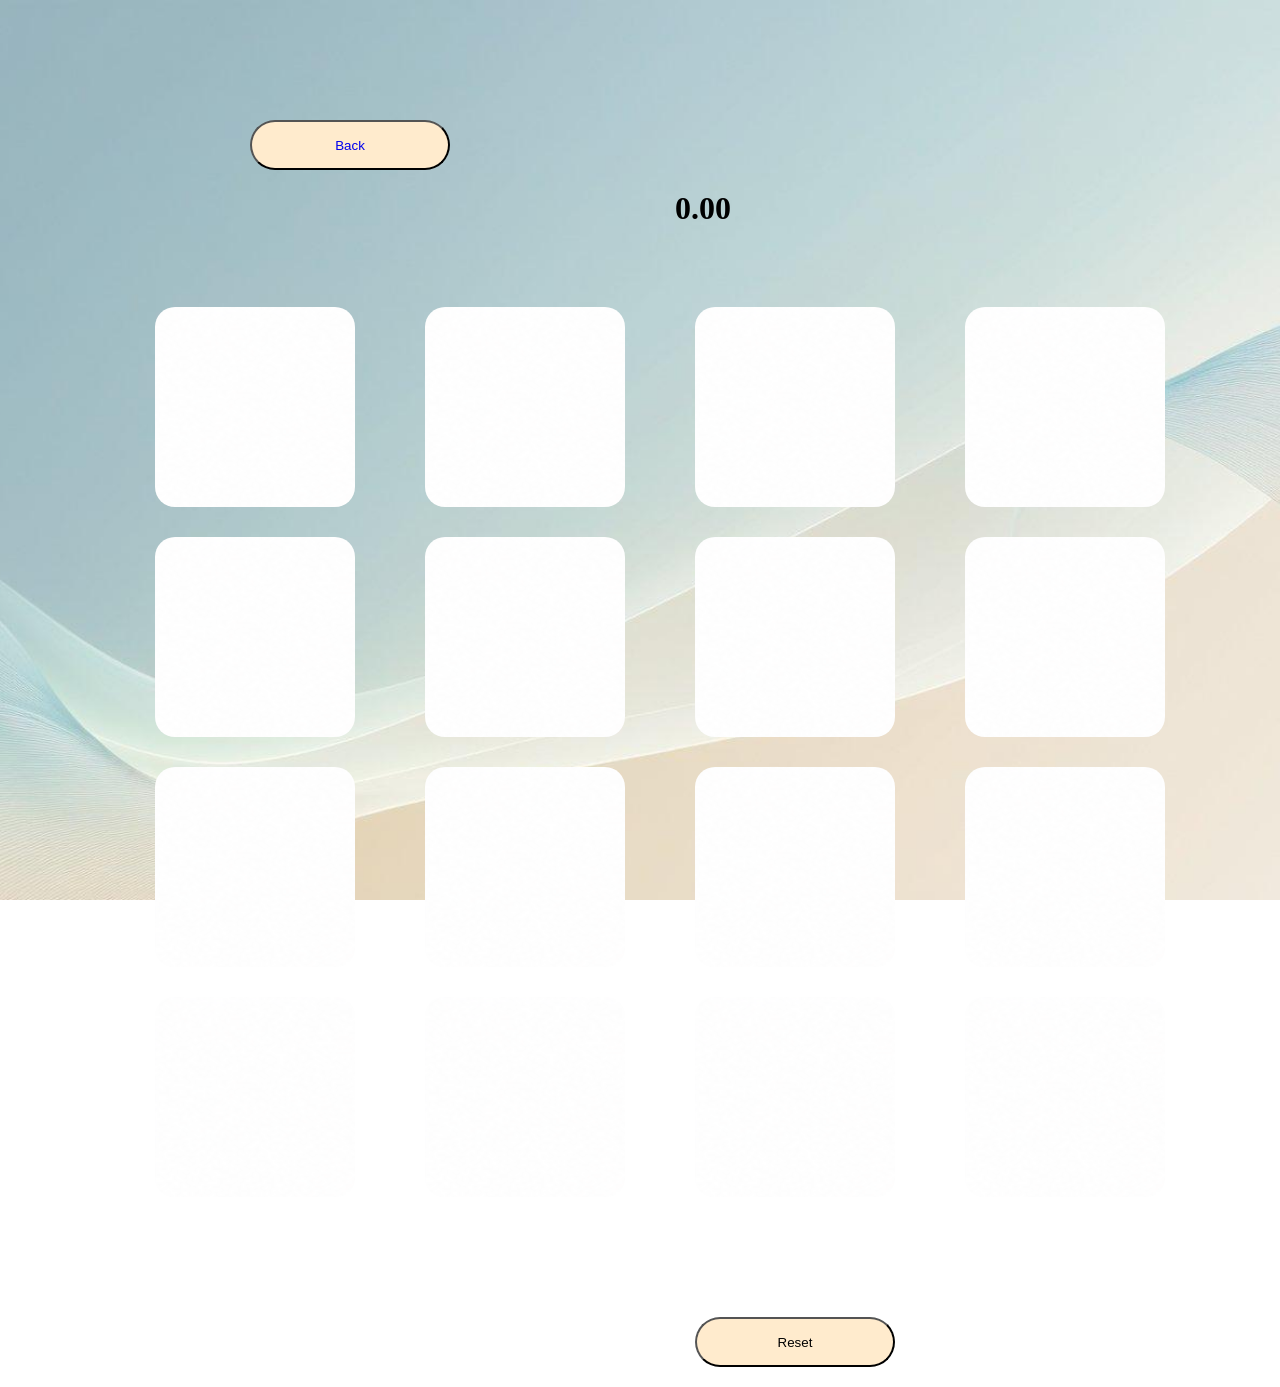
==== Cards.html @ 65cfadeb "add cards.html with style" ====
<!DOCTYPE html>
<html lang="en">

<head>
    <meta charset="UTF-8">
    <meta name="viewport" content="width=device-width, initial-scale=1.0">
    <title>Football Arena</title>

    <link rel="stylesheet" href="./style.css">


</head>

<body>

    <button id="BackButton" class="b"><a href="./category.html">Back</button></a>

<div id="time-interval">

<h1>0.00</h1>

</div>


    <div class="memory-game">
        <!-- Card 1 -->

        <div class="card-front"></div>

        <!-- Card 2 -->
        <div class="card-front"></div>


        <!-- Card 3 -->
        <div class="card-front"></div>

        <!-- Card 4 -->
        <div class="card-front"></div>

        <!-- Card 5 -->
        <div class="card-front"></div>

        <!-- Card 6 -->
        <div class="card-front"></div>

        <!-- Card 7 -->
        <div class="card-front"></div>

        <!-- Card 8 -->
        <div class="card-front"></div>

        <!-- Card 9 -->
        <div class="card-front"></div>

        <!-- Card 10 -->
        <div class="card-front"></div>

        <!-- Card 11 -->
        <div class="card-front"></div>

        <!-- Card 12 -->
        <div class="card-front"></div>

         <!-- Card 13 -->
        <div class="card-front"></div>

        <!-- Card 14 -->
        <div class="card-front"></div>

        <!-- Card 15 -->
        <div class="card-front"></div>

        <!-- Card 16 -->
        <div class="card-front"></div>

    </div>


    <div id="reset-cards">

<button id="reset" class="b"> Reset</button>


    </div>



</body>

</html>
---- style.css ----
@import url('https://fonts.googleapis.com/css2?family=Dancing+Script:wght@400..700&family=Londrina+Shadow&family=Yuyu&family=Yuyu+Short&display=swap');

* {

    margin: 0%;

}

body {
    background-image: url('./Background.jpeg');

    background-size: cover;

    min-height: 100vh;

    background-size: cover;

    background-position: center center;

    background-repeat: no-repeat;

    background-attachment: fixed;

    flex-wrap: wrap;



}

#img {
    display: flex;
    align-items: center;
    justify-content: center;


}

img {


    font-size: 1px;
    width: 450px;
    height: 300px;
}

#combo {

    font-size: 200px;


}

#title {

    font-size: 80px;
    font-family: "Londrina Shadow", sans-serif;
    color: rgb(255, 0, 0)
}

#Buttons {

    display: flex;
    justify-content: center;
    align-items: center;

}

.b {

    width: 200px;
    height: 50px;
    margin: 20px;
    border-radius: 40px;
    margin-top: 120px;
    background-color: blanchedalmond;


}

a {
    text-decoration: none;
    text-decoration-line: none;

}

.b:hover {

    background-color: blue;

}

.b:active {

    background-color: aquamarine;

}

#BackButton {

    margin-left: 250px;


}


.Categories {

    height: 150px;
    width: 300px;
    object-fit: cover;
    background-position: center;
    border-radius: 40px;
    flex-wrap: wrap;

}

#Categores-Selected {

    display: flex;
    justify-content: center;
    flex-direction: row;
    gap: 30px;
    margin-top: 100px;
}

.Level {

    height: 150px;
    width: 300px;
    object-fit: cover;
    background-position: center;
    border-radius: 40px;
    flex-wrap: wrap;
}

#Levels {

    display: flex;
    justify-content: center;
    flex-direction: row;
    gap: 30px;
    margin-top: 100px;
}



.card-front {
    background-image: url('./PlayerWithName.png');
    width: 200px;
    height: 200px;
    background-color: aqua;
    border-radius: 20px;
    margin-left: 40px;

}

.memory-game {

    display: flex;
    flex-direction: row;
    justify-content: center;
    flex-wrap: wrap;
    width: 1200px;
    margin: auto;
    gap: 30px;
}

#reset-cards {

    justify-content: center;
    align-items: center;
    margin-left: 675px;

}


#time-interval {

    justify-content: center;
    align-items: center;
    margin-left: 675px;
    margin-bottom: 80px;

}
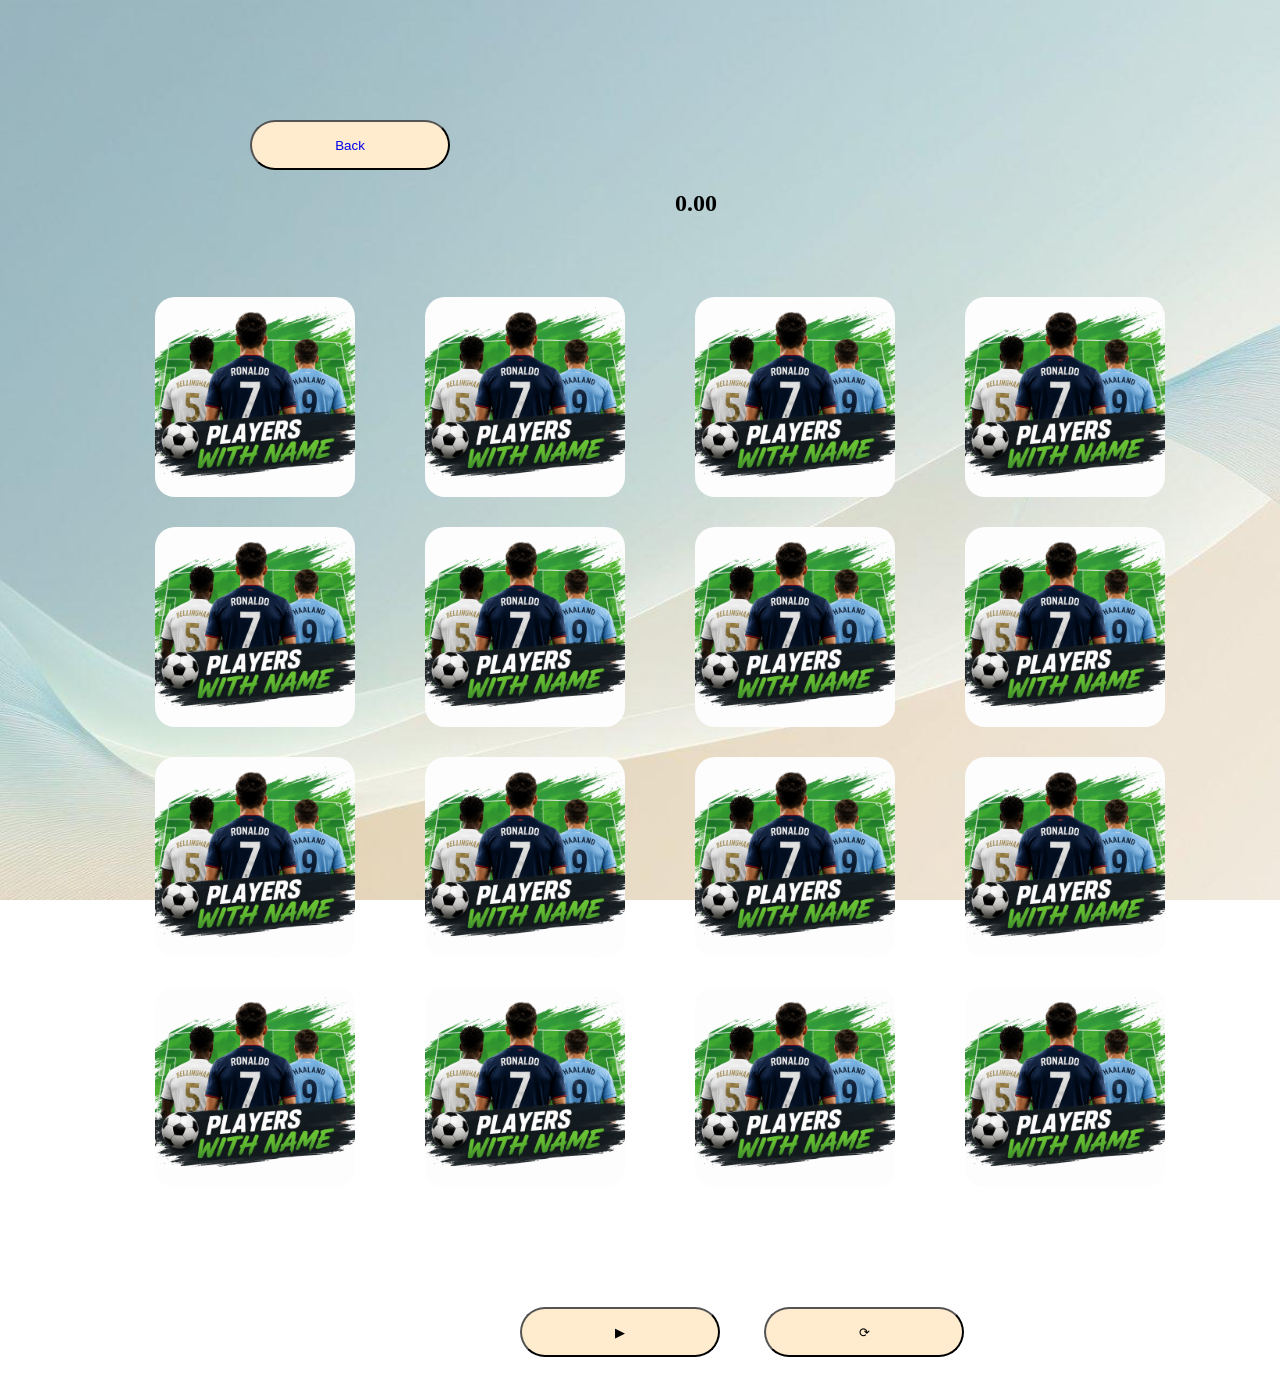
==== commit 440bed62: "update Stylist buttons categories and Choosen Level" ====
--- a/Cards.html
+++ b/Cards.html
@@ -6,20 +6,22 @@
     <meta name="viewport" content="width=device-width, initial-scale=1.0">
     <title>Football Arena</title>
 
-    <link rel="stylesheet" href="./style.css">
-
+    <link rel="stylesheet" href="./css/style.css">
+    <script defer src="./js/app.js"></script>
 
 </head>
 
 <body>
 
-    <button id="BackButton" class="b"><a href="./category.html">Back</button></a>
+    <button id="BackButton" class="b"><a href="./category.html">Back</a></button>
+    
+    <section class="game-section">
 
-<div id="time-interval">
+    <div id="time-interval">
 
-<h1>0.00</h1>
+        <h1>0.00</h1>
 
-</div>
+    </div>
 
 
     <div class="memory-game">
@@ -61,7 +63,7 @@
         <!-- Card 12 -->
         <div class="card-front"></div>
 
-         <!-- Card 13 -->
+        <!-- Card 13 -->
         <div class="card-front"></div>
 
         <!-- Card 14 -->
@@ -76,14 +78,16 @@
     </div>
 
 
-    <div id="reset-cards">
+    <div id="play-cards">
 
-<button id="reset" class="b"> Reset</button>
+
+        <button id="Start" class="b">▶</button>
+        <button id="reset" class="b">⟳</button>
 
 
     </div>
 
-
+</section>
 
 </body>
 
--- a/css/style.css
+++ b/css/style.css
@@ -0,0 +1,227 @@
+@import url('https://fonts.googleapis.com/css2?family=Dancing+Script:wght@400..700&family=Londrina+Shadow&family=Yuyu&family=Yuyu+Short&display=swap');
+
+* {
+
+    margin: 0%;
+
+}
+
+body {
+    background-image: url('../assests/Background.jpeg');
+
+    background-size: cover;
+
+    min-height: 100vh;
+
+    background-size: cover;
+
+    background-position: center center;
+
+    background-repeat: no-repeat;
+
+    background-attachment: fixed;
+
+    flex-wrap: wrap;
+
+
+
+}
+
+#img {
+    display: flex;
+    align-items: center;
+    justify-content: center;
+
+
+}
+
+img {
+
+
+    font-size: 1px;
+    width: 450px;
+    height: 300px;
+}
+
+#combo {
+
+    font-size: 200px;
+
+
+}
+
+#title {
+
+    font-size: 80px;
+    font-family: "Londrina Shadow", sans-serif;
+    color: rgb(255, 0, 0)
+}
+
+#Buttons {
+
+    display: flex;
+    justify-content: center;
+    align-items: center;
+
+}
+
+.b {
+
+    width: 200px;
+    height: 50px;
+    margin: 20px;
+    border-radius: 40px;
+    margin-top: 120px;
+    background-color: blanchedalmond;
+
+
+}
+
+a {
+    text-decoration: none;
+    text-decoration-line: none;
+
+}
+
+.b:hover {
+
+    background-color: blue;
+
+}
+
+.b:active {
+
+    background-color: aquamarine;
+
+}
+
+#BackButton {
+
+    margin-left: 250px;
+
+
+}
+
+
+.Categories,
+.Level {
+
+    height: 150px;
+    width: 300px;
+    object-fit: cover;
+    background-position: center;
+    border-radius: 40px;
+    flex-wrap: wrap;
+
+}
+
+#Categores-Selected,
+#Levels {
+
+    display: flex;
+    justify-content: center;
+    flex-direction: row;
+    gap: 30px;
+    margin-top: 100px;
+}
+
+
+.card-front {
+    background-image: url('../assests/PlayerWithName.png');
+    width: 200px;
+    height: 200px;
+    border-radius: 20px;
+    margin-left: 40px;
+
+    background-size: cover;
+    background-position: center;
+
+}
+
+.memory-game {
+
+    display: flex;
+    flex-direction: row;
+    justify-content: center;
+    flex-wrap: wrap;
+    width: 1200px;
+    margin: auto;
+    gap: 30px;
+}
+
+#play-cards {
+
+    justify-content: center;
+    align-items: center;
+    margin-left: 500px;
+
+}
+
+
+
+#time-interval {
+
+    justify-content: center;
+    align-items: center;
+    margin-left: 675px;
+    margin-bottom: 80px;
+
+}
+
+#PlayernName {
+
+    background-image: url('../assests/PlayerWithName.png');
+    background-position: center;
+    background-size: cover;
+
+
+}
+
+#Clubs-Logo {
+
+    background-image: url('../assests/OldWithNew.png');
+    background-position: center;
+    background-size: cover;
+}
+
+#Saudi-League {
+
+    background-image: url('../assests/SaudiLeague.png');
+    background-position: center;
+    background-size: cover;
+
+}
+
+#GA-Instructor {
+
+    background-image: url('../assests/General-Assembley.png');
+    background-position: center;
+    background-size: cover;
+
+}
+
+#Easy {
+
+    background-image: url('../assests/Easy.png');
+    background-position: center;
+    background-size: cover;
+
+}
+
+#Medium {
+
+    background-image: url('../assests/Medium.png');
+    background-position: center;
+    background-size: cover;
+
+
+}
+
+#Hard {
+
+    background-image: url('../assests/Hard.png');
+    background-position: center;
+    background-size: cover;
+
+
+}
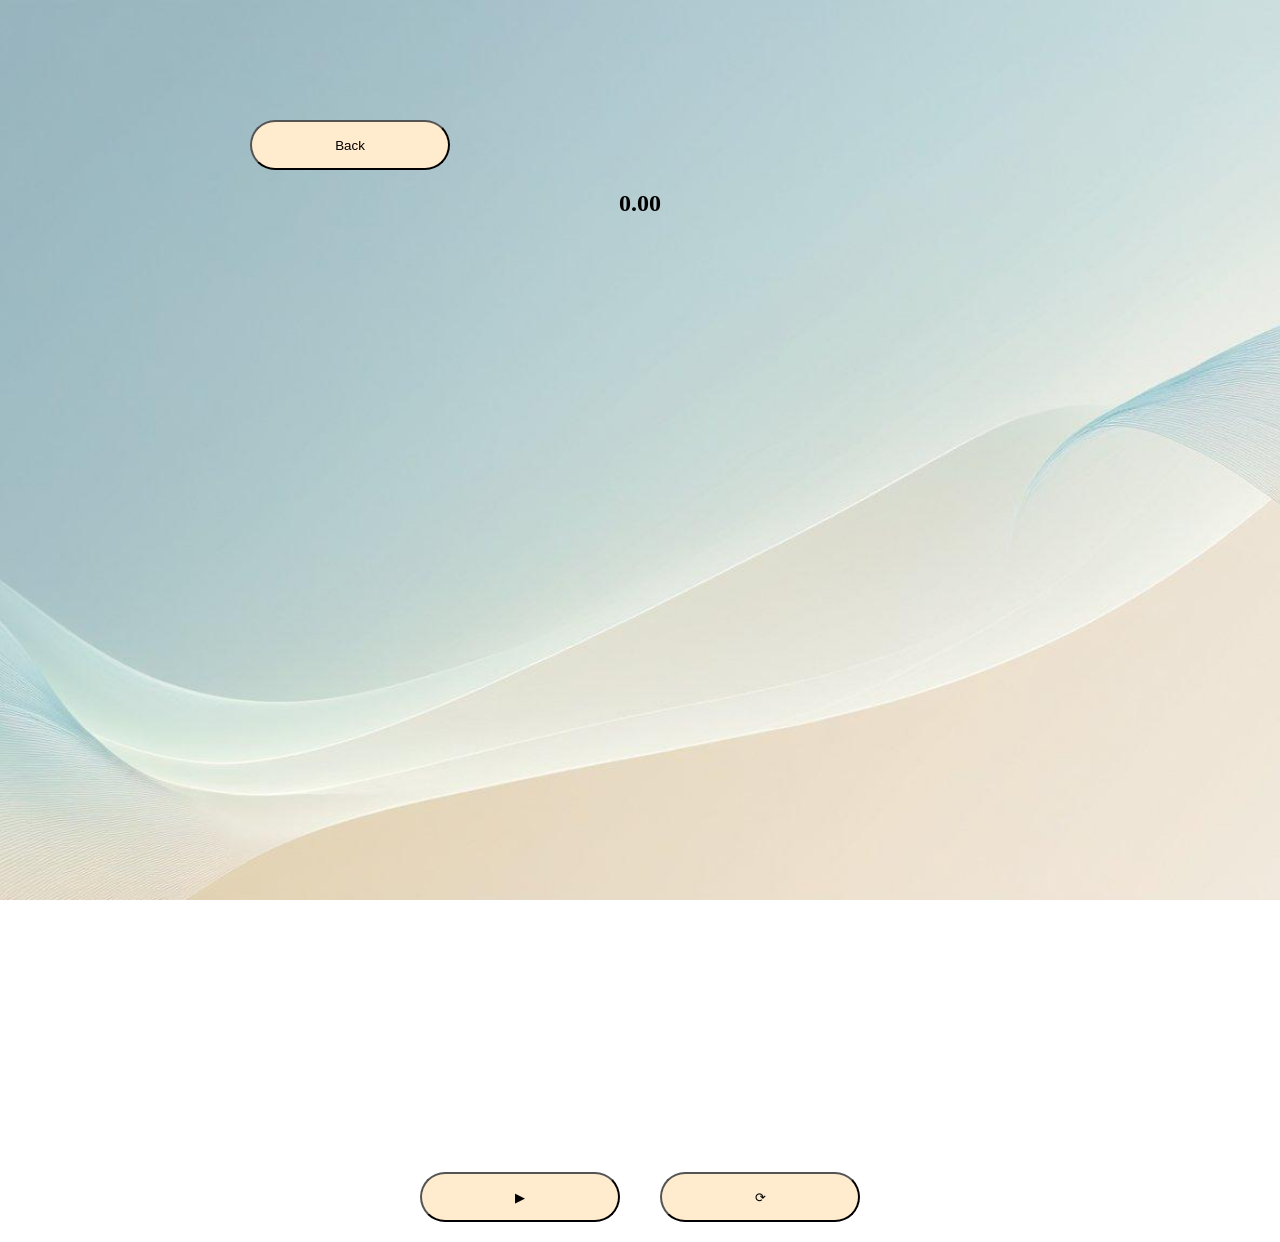
==== commit ede0669d: "feat: prepare selected cards for memory game" ====
--- a/Cards.html
+++ b/Cards.html
@@ -13,13 +13,19 @@
 
 <body>
 
-    <button id="BackButton" class="b"><a href="./category.html">Back</a></button>
+   <a href="./category.html"> <button id="BackButton" class="b">Back</button></a>
     
     <section class="game-section">
 
     <div id="time-interval">
 
-        <h1>0.00</h1>
+        <h1 id="timer">0.00</h1>
+
+    </div>
+
+    <div id="Messages">
+
+     <h1 id="Message"></h1>
 
     </div>
 
--- a/css/style.css
+++ b/css/style.css
@@ -7,7 +7,7 @@
 }
 
 body {
-    background-image: url('../assests/Background.jpeg');
+    background-image: url('../assets/Background.jpeg');
 
     background-size: cover;
 
@@ -52,9 +52,11 @@
 
 #title {
 
-    font-size: 80px;
+    font-size: 120px;
     font-family: "Londrina Shadow", sans-serif;
-    color: rgb(255, 0, 0)
+    color: rgb(255, 0, 0);
+
+
 }
 
 #Buttons {
@@ -127,9 +129,8 @@
 
 
 .card-front {
-    background-image: url('../assests/PlayerWithName.png');
-    width: 200px;
-    height: 200px;
+    width: 180px;
+    height: 180px;
     border-radius: 20px;
     margin-left: 40px;
 
@@ -137,6 +138,7 @@
     background-position: center;
 
 }
+
 
 .memory-game {
 
@@ -150,27 +152,33 @@
 }
 
 #play-cards {
-
-    justify-content: center;
-    align-items: center;
-    margin-left: 500px;
-
-}
-
+    display: flex;
+    justify-content: center;
+    align-items: center;
+
+}
 
 
 #time-interval {
-
-    justify-content: center;
-    align-items: center;
-    margin-left: 675px;
-    margin-bottom: 80px;
+    display: flex;
+    justify-content: center;
+    align-items: center;
+    margin-bottom: 20px;
+
+}
+
+#Messages {
+
+    display: flex;
+    justify-content: center;
+    align-items: center;
+    margin-bottom: 5px;
 
 }
 
 #PlayernName {
 
-    background-image: url('../assests/PlayerWithName.png');
+    background-image: url('../assets/PlayerWithName.png');
     background-position: center;
     background-size: cover;
 
@@ -179,14 +187,14 @@
 
 #Clubs-Logo {
 
-    background-image: url('../assests/OldWithNew.png');
+    background-image: url('../assets/OldWithNew.png');
     background-position: center;
     background-size: cover;
 }
 
 #Saudi-League {
 
-    background-image: url('../assests/SaudiLeague.png');
+    background-image: url('../assets/SaudiLeague.png');
     background-position: center;
     background-size: cover;
 
@@ -194,7 +202,7 @@
 
 #GA-Instructor {
 
-    background-image: url('../assests/General-Assembley.png');
+    background-image: url('../assets/General-Assembley.png');
     background-position: center;
     background-size: cover;
 
@@ -202,7 +210,7 @@
 
 #Easy {
 
-    background-image: url('../assests/Easy.png');
+    background-image: url('../assets/Easy.png');
     background-position: center;
     background-size: cover;
 
@@ -210,7 +218,7 @@
 
 #Medium {
 
-    background-image: url('../assests/Medium.png');
+    background-image: url('../assets/Medium.png');
     background-position: center;
     background-size: cover;
 
@@ -219,7 +227,7 @@
 
 #Hard {
 
-    background-image: url('../assests/Hard.png');
+    background-image: url('../assets/Hard.png');
     background-position: center;
     background-size: cover;
 
